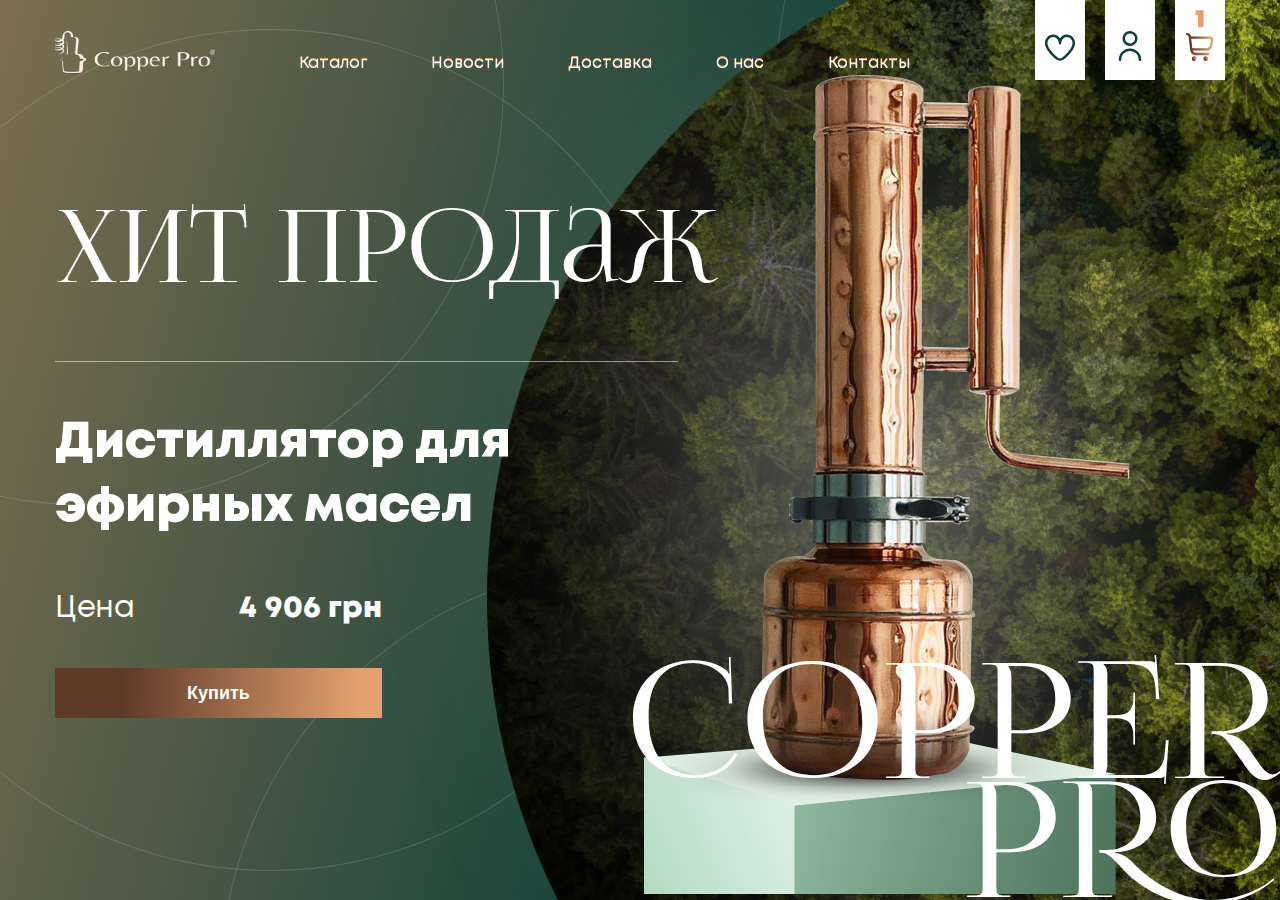
==== index.html @ ac37f63f "fix" ====
<!DOCTYPE html>
<html lang="en">

<head>
  <meta charset="UTF-8">
  <meta http-equiv="X-UA-Compatible" content="IE=edge">
  <meta name="viewport" content="width=device-width, initial-scale=1.0">
  <title>Document</title>
  <link rel="stylesheet" href="./src/styles/index.css">
</head>

<body>
  <header class="header transparent">
    <div class="container">
      <nav class="navbar">
        <div class="navbar-logo">
          <a href="index.html">
            <img src="/src/images/general/logo.svg" alt="logotype">
          </a>
        </div>
        <ul class="navbar-nav">
          <li class="nav-item"><a href="./src/pages/catalog.html" data-text="Каталог" class="nav-link">Каталог</a></li>
          <li class="nav-item"><a href="#" data-text="Новости" class="nav-link">Новости</a></li>
          <li class="nav-item"><a href="#" data-text="Доставка" class="nav-link">Доставка</a></li>
          <li class="nav-item"><a href="#" data-text="О нас" class="nav-link">О нас</a></li>
          <li class="nav-item"><a href="#" data-text="Контакты" class="nav-link">Контакты</a></li>
        </ul>
        <ul class="navbar-icons">
          <li class="nav-icon"><a href="#"><img src="./src/images/header/heart.svg" alt="heart icon"></a></li>
          <li id="modalBtn" class="nav-icon"><a href="#"><img src="./src/images/header/user.svg" alt="user icon"></a>
          </li>
          <li class="nav-icon">
            <span class="nav-icon__count">1</span>
            <a href="#"><img src="./src/images/header/shopping-cart.svg" alt="shopping cart icon"></a>
          </li>
        </ul>
      </nav>
    </div>
  </header>
  <main>
    <section class="home">
      <div class="ellipses">
        <span></span>
        <span></span>
        <span></span>
        <span></span>
        <span></span>
      </div>
      <div class="home__text">
        COPPER <br> PRO
      </div>
      <div class="container home__container">
        <h2 class="home__desc">Хит продаж</h2>
        <div class="home__line"></div>
        <h1 class="home__title">Дистиллятор для эфирных масел </h1>
        <div class="home__buy">
          <p class="home__price">Цена<span>4 906 грн</span></p>
          <button class="btn-gold btn-large home__btn">Купить</button>
        </div>
        <div class="home__img">
          <img src="./src/images/index/home/home__img.png" alt="copper destilyator">
        </div>
      </div>
    </section>
  </main>


  <!-- registration -->
  <div id="modal-registration" class="modal">
    <div class="modal-content">
      <div class="modal-header">
        <img class="logo" src="./src/images/modal/logo.png" alt="logo">
        <button type="button" class="btn modal-close-btn">&times;</button>
      </div>
      <div class="modal-body">
<<<<<<< Updated upstream
        <div class="loggin">
          <a href="index.html" class="backToMain">Назад на главную</a>
=======
        <a href="index.html" class="main-btn">Назад на главную</a>
        <div class="modal-form">
>>>>>>> Stashed changes
          <div>
            <h2 class="modal-body-title">Регистрация</h2>
            <input type="text" class="loggin__input" placeholder="E-mail"> <br>
            <input type="text" class="loggin__input2" placeholder="Пароль"> <br>
            <input type="text" class="loggin__input3" placeholder="Повторите пароль">
            <button class="loggin__button btn-gold btn-large">Регистрация</button>
            <div class="question">
              <p class="text">Есть аккаунт ?</p>
              <button id="modal-goToLoginBtn" class="text1">Войти</button>
            </div>
          </div>
        </div>
      </div>
      <div class="modal-footer">
        <img class="logo" src="./src/images/modal/logo.png" alt="logo">
        <p>© 2021 “Copper Pro” <br>
          Все права защищенны</p>
      </div>
    </div>
  </div>

  <!-- login  -->
  <div id="modal-login" class="modal">
    <div class="modal-content">
      <div class="modal-header">
        <img class="modal-header-logo" src="./src/images/modal/logo.png" alt="logo">
        <button type="button" class="btn modal-header-close-btn">&times;</button>
      </div>
      <div class="modal-body">
        <div class="loggin">
          <a href="index.html" class="backToMain">Назад на главную</a>
          <div>
            <h2 class="modal-body-title">Авторизация</h2>
            <input type="text" class="loggin__input" placeholder="E-mail"> <br>
            <input type="text" class="loggin__input2" placeholder="Пароль"> <br>
            <p class="loggin__forget">Забыли пароль ?</p>
            <button class="loggin__button btn-gold btn-large">Войти</button>
            <div class="question">
              <p class="text">Нету аккаунта ?</p>
              <button id="modal-goToRegistrationBtn" class="text1">Регистрация</button>
            </div>
          </div>
        </div>
      </div>
      <div class="modal-footer">
        <img class="logo" src="./src/images/modal/logo.png" alt="logo">
        <p>© 2021 “Copper Pro” <br>
          Все права защищенны</p>
      </div>
    </div>
  </div>

  <!-- thanks -->
  <div id="modal-thanks" class="modal">
    <div class="modal-content">
      <div class="modal-header">
        <img class="logo" src="./src/images/modal/logo.png" alt="logo">
        <button type="button" class="btn modal-close-btn">&times;</button>
      </div>
      <div class="modal-body">
        <div>
          <img class="modal-body__img1" src="./src/images/modal/somovar.png" alt="samovar">
          <img class="modal-body__img2" src="./src/images/modal/tick.png" alt="tick">
        </div>
        <h3>Спасибо за заказ</h3>
        <p class="text">Мы свяжемся с вами <br> в ближайшее время</p>
        <button class="modal-body__button"> Главная</button>
      </div>
      <div class="modal-footer">
        <img class="logo" src="./src/images/modal/logo.png" alt="logo">
        <p>© 2021 “Copper Pro” <br>
          Все права защищенны</p>
      </div>
    </div>
  </div>
  <script src="./src/js/app.js"></script>
</body>

</html>
---- src/styles/index.css ----
@import url(../fonts/Mont/stylesheet.css);
@import url(../fonts/lighthaus/style.css);
@import url(../libs/slick/slick.css);
@import url(../libs/slick/slick-theme.css);
.container {
  position: relative;
  z-index: 1;
  max-width: 1200px;
  width: 100%;
  margin: 0 auto;
  padding: 0 15px;
  display: -webkit-box;
  display: -ms-flexbox;
  display: flex;
  -webkit-box-orient: vertical;
  -webkit-box-direction: normal;
      -ms-flex-direction: column;
          flex-direction: column;
}

@media (min-width: 1400px) {
  .container {
    max-width: 1400px;
  }
}

.ellipses {
  position: absolute;
  height: 100%;
  width: 100vw;
}

.ellipses span {
  position: absolute;
  width: calc(50% + 200px);
  padding-bottom: calc(50% + 200px);
  border-radius: 50%;
  border: 1px solid rgba(255, 255, 255, 0.15);
}

.ellipses span:nth-child(1) {
  top: 50%;
  left: 0;
  -webkit-transform: translate(-150px, -50%);
          transform: translate(-150px, -50%);
}

.ellipses span:nth-child(2) {
  top: 50%;
  right: 0;
  -webkit-transform: translate(150px, -50%);
          transform: translate(150px, -50%);
}

.ellipses span:nth-child(3) {
  top: 0;
  left: 0;
  -webkit-transform: translate(-40%, -40%);
          transform: translate(-40%, -40%);
}

.ellipses span:nth-child(4) {
  top: 0;
  right: 0;
  -webkit-transform: translate(40%, -40%);
          transform: translate(40%, -40%);
}

.ellipses span:nth-child(5) {
  bottom: 0;
  left: 50%;
  -webkit-transform: translate(-50%, 60%);
          transform: translate(-50%, 60%);
}

.btn-gold {
  background: linear-gradient(92.18deg, #5E3928 20.13%, #E4A16F 92.93%);
  color: #fff;
  border: none;
}

.btn-large {
  max-width: 327px;
  width: 100%;
  height: 50px;
}

*,
::before,
::after {
  -webkit-box-sizing: border-box;
          box-sizing: border-box;
}

body {
  color: #031412;
  font-family: 'Mont', sans-serif;
  margin: 0;
}

h1,
h2,
h3,
h4,
h5,
h6 {
  font-weight: 600;
  margin: 0;
}

p {
  margin: 0;
}

ul {
  padding: 0;
  margin: 0;
}

li {
  list-style: none;
}

a {
  text-decoration: none;
  color: inherit;
}

button {
  border: 1px solid transparent;
  outline: none;
  -webkit-user-select: none;
     -moz-user-select: none;
      -ms-user-select: none;
          user-select: none;
  cursor: pointer;
  display: inline-block;
  font-weight: 800;
  font-size: 18px;
  background-color: transparent;
}

.container {
  position: relative;
  z-index: 1;
  max-width: 1200px;
  width: 100%;
  margin: 0 auto;
  padding: 0 15px;
  display: -webkit-box;
  display: -ms-flexbox;
  display: flex;
  -webkit-box-orient: vertical;
  -webkit-box-direction: normal;
      -ms-flex-direction: column;
          flex-direction: column;
}

@media (min-width: 1400px) {
  .container {
    max-width: 1400px;
  }
}

.ellipses {
  position: absolute;
  height: 100%;
  width: 100vw;
}

.ellipses span {
  position: absolute;
  width: calc(50% + 200px);
  padding-bottom: calc(50% + 200px);
  border-radius: 50%;
  border: 1px solid rgba(255, 255, 255, 0.15);
}

.ellipses span:nth-child(1) {
  top: 50%;
  left: 0;
  -webkit-transform: translate(-150px, -50%);
          transform: translate(-150px, -50%);
}

.ellipses span:nth-child(2) {
  top: 50%;
  right: 0;
  -webkit-transform: translate(150px, -50%);
          transform: translate(150px, -50%);
}

.ellipses span:nth-child(3) {
  top: 0;
  left: 0;
  -webkit-transform: translate(-40%, -40%);
          transform: translate(-40%, -40%);
}

.ellipses span:nth-child(4) {
  top: 0;
  right: 0;
  -webkit-transform: translate(40%, -40%);
          transform: translate(40%, -40%);
}

.ellipses span:nth-child(5) {
  bottom: 0;
  left: 50%;
  -webkit-transform: translate(-50%, 60%);
          transform: translate(-50%, 60%);
}

.btn-gold {
  background: linear-gradient(92.18deg, #5E3928 20.13%, #E4A16F 92.93%);
  color: #fff;
  border: none;
}

.btn-large {
  max-width: 327px;
  width: 100%;
  height: 50px;
}

.header {
  background: linear-gradient(285.45deg, #0B3F37 38.27%, #CB8D62 141.81%);
  color: #fff;
  width: 100%;
  position: fixed;
  top: 0;
  left: 0;
  z-index: 10;
}

.header.transparent {
  background: none;
}

.header .navbar {
  display: -webkit-box;
  display: -ms-flexbox;
  display: flex;
  -webkit-box-align: end;
      -ms-flex-align: end;
          align-items: flex-end;
  padding-bottom: 53px;
  -webkit-column-gap: 77px;
          column-gap: 77px;
}

.header .navbar-logo {
  max-width: 160px;
  width: 100%;
}

.header .navbar-logo img {
  width: 100%;
}

.header .navbar-nav {
  display: -webkit-box;
  display: -ms-flexbox;
  display: flex;
  -webkit-box-align: center;
      -ms-flex-align: center;
          align-items: center;
  -webkit-column-gap: 50px;
          column-gap: 50px;
  -webkit-box-flex: 1;
      -ms-flex: 1;
          flex: 1;
}

.header .navbar-nav .nav-item {
  display: -webkit-box;
  display: -ms-flexbox;
  display: flex;
  -webkit-box-align: center;
      -ms-flex-align: center;
          align-items: center;
  -webkit-box-pack: center;
      -ms-flex-pack: center;
          justify-content: center;
}

.header .navbar-nav .nav-link {
  position: relative;
  font-size: 16px;
  padding: 7px;
  -webkit-background-clip: text;
  color: #E4A16F;
  font-weight: 400;
}

.header .navbar-nav .nav-link:hover::before {
  background: linear-gradient(92.09deg, #5E3928 -79.4%, #E4A16F 84.12%);
  -webkit-background-clip: text;
  -webkit-text-fill-color: transparent;
  font-weight: 600;
}

.header .navbar-nav .nav-link:hover::after {
  content: '';
  position: absolute;
  bottom: 3px;
  left: 0;
  width: 100%;
  height: 1px;
  background: linear-gradient(92.09deg, #5E3928 -79.4%, #E4A16F 84.12%);
}

.header .navbar-nav .nav-link::before {
  content: attr(data-text);
  position: absolute;
  top: 50%;
  left: 50%;
  -webkit-transform: translate(-50%, -50%);
          transform: translate(-50%, -50%);
  width: 100%;
  height: 100%;
  padding: 7px;
  background: #fff;
  -webkit-background-clip: text;
  -webkit-text-fill-color: transparent;
  font-weight: 400;
}

.header .navbar-icons {
  display: -webkit-box;
  display: -ms-flexbox;
  display: flex;
  -webkit-column-gap: 20px;
          column-gap: 20px;
  color: #031412;
}

.header .navbar-icons .nav-icon {
  width: 50px;
  height: 80px;
  padding: 13px;
  display: -webkit-box;
  display: -ms-flexbox;
  display: flex;
  -webkit-box-orient: vertical;
  -webkit-box-direction: normal;
      -ms-flex-direction: column;
          flex-direction: column;
  -webkit-box-align: center;
      -ms-flex-align: center;
          align-items: center;
  -webkit-box-pack: end;
      -ms-flex-pack: end;
          justify-content: flex-end;
  background-color: #fff;
}

.header .navbar-icons .nav-icon__count {
  color: #E4A16F;
  font-weight: 900;
  font-size: 25px;
  line-height: 1;
}

.home {
  position: relative;
  min-height: 100vh;
  height: 100%;
  display: -webkit-box;
  display: -ms-flexbox;
  display: flex;
  background: linear-gradient(285.45deg, #0B3F37 38.27%, #CB8D62 141.81%);
  color: #fff;
  overflow: hidden;
}

.home::before {
  content: '';
  position: absolute;
  width: 100%;
  height: 100%;
  background: url(../images/index/home/green.png) center right no-repeat;
  background-size: auto 100%;
  z-index: 1;
}

.home__container {
  -webkit-box-pack: center;
      -ms-flex-pack: center;
          justify-content: center;
  -webkit-box-align: start;
      -ms-flex-align: start;
          align-items: flex-start;
  row-gap: 50px;
}

.home__desc {
  font-family: 'Lighthaus', serif;
  font-weight: 400;
  font-size: 100px;
}

.home__line {
  max-width: 623px;
  width: 100%;
  height: 1px;
  background: -webkit-gradient(linear, left top, left bottom, from(#fff), to(#ffffff00));
  background: linear-gradient(#fff, #ffffff00);
}

.home__title {
  font-weight: 800;
  font-size: 50px;
  max-width: 533px;
}

.home__buy {
  max-width: 327px;
  width: 100%;
  display: -webkit-box;
  display: -ms-flexbox;
  display: flex;
  -webkit-box-orient: vertical;
  -webkit-box-direction: normal;
      -ms-flex-direction: column;
          flex-direction: column;
  row-gap: 40px;
}

.home__price {
  font-size: 30px;
  display: -webkit-box;
  display: -ms-flexbox;
  display: flex;
  -webkit-box-pack: justify;
      -ms-flex-pack: justify;
          justify-content: space-between;
}

.home__price span {
  font-weight: 800;
}

.home__img {
  position: absolute;
  bottom: 0;
  left: 50%;
  max-width: 600px;
}

.home__img img {
  width: 100%;
}

.home__img::before {
  content: '';
  position: absolute;
  top: 0;
  left: 0;
  width: 100%;
  height: 100%;
  background: radial-gradient(46.46% 46.46% at 50% 50%, #C4C4C4 0%, rgba(196, 196, 196, 0) 100%);
  -webkit-filter: blur(150px);
          filter: blur(150px);
  border-radius: 50%;
  z-index: -1;
}

.home__text {
  position: absolute;
  right: 0;
  bottom: 0;
  z-index: 2;
  font-family: "Lighthaus";
  font-size: 160px;
  line-height: 74.9%;
  text-align: right;
}

.modal {
  position: fixed;
  left: 0;
  top: 0;
  height: 100vh;
  width: 100vw;
  z-index: 11;
  background-color: rgba(0, 0, 0, 0.5);
  display: none;
  -webkit-box-pack: center;
      -ms-flex-pack: center;
          justify-content: center;
  -webkit-box-align: center;
      -ms-flex-align: center;
          align-items: center;
}

.modal.active {
  display: -webkit-box;
  display: -ms-flexbox;
  display: flex;
}

.modal-content {
  display: -webkit-box;
  display: -ms-flexbox;
  display: flex;
  -webkit-box-orient: vertical;
  -webkit-box-direction: normal;
      -ms-flex-direction: column;
          flex-direction: column;
  -webkit-box-pack: justify;
      -ms-flex-pack: justify;
          justify-content: space-between;
  position: relative;
  background: rgba(255, 255, 255, 0.95);
  width: 100vw;
  height: 100vh;
  -webkit-animation-name: modalopen;
          animation-name: modalopen;
  -webkit-animation-duration: 1s;
          animation-duration: 1s;
}

.modal-header {
  position: relative;
  background: linear-gradient(285.45deg, #0B3F37 38.27%, #CB8D62 141.81%);
  text-align: center;
  padding: 20px;
}

.modal-header-close-btn {
  color: #fff;
  font-size: 30px;
  position: absolute;
  top: 50%;
  right: 20px;
  -webkit-transform: translateY(-50%);
          transform: translateY(-50%);
}

.modal-header-close-btn:hover, .modal-header-close-btn:focus {
  text-decoration: none;
  cursor: pointer;
}

.modal-header-logo {
  width: 100px;
  margin: 5px 0 5px 0;
}

.modal-body {
  padding: 10px 10px;
  text-align: center;
}

.modal-body__img1 {
  width: 150px;
  padding-top: 35px;
  margin-left: 80px;
}

.modal-body__img2 {
  position: absolute;
  width: 150px;
  left: 485px;
  top: 110px;
}

.modal-body-title {
  font-family: Lighthaus;
  font-weight: normal;
  font-size: 28px;
  color: #031412;
  margin: 15px 0 15px 0;
  padding: 0;
}

.modal-body p {
  font-size: 18px;
  color: #031412;
  margin: 0;
  padding: 20px 0 20px 0;
}

.modal-body__button {
  background: linear-gradient(92.18deg, #5E3928 20.13%, #E4A16F 92.93%);
  width: 300px;
  height: 40px;
  padding: 0 2em;
  color: #fff;
  margin-bottom: 60px;
}

.modal-body__button:hover {
  background: #333;
}

.modal-body .loggin {
  display: -webkit-box;
  display: -ms-flexbox;
  display: flex;
  -webkit-box-pack: center;
      -ms-flex-pack: center;
          justify-content: center;
  -webkit-box-align: center;
      -ms-flex-align: center;
          align-items: center;
  padding: 0;
  margin: 0;
}

.modal-body .loggin .backToMain {
  position: absolute;
  width: 300px;
  left: 100px;
  top: 140px;
  background: #FFFFFF;
  border: 1px solid #A1A1A1;
  font-weight: 600;
  font-size: 16px;
  color: #A1A1A1;
  padding: 15px 0 15px 0;
}

.modal-body .loggin div {
  width: 350px;
  background: #fff;
}

.modal-body .loggin h3 {
  font-family: Lighthaus;
  font-size: 42px;
  text-align: center;
  color: #031412;
  margin: 15px 0 15px 0;
}

.modal-body .loggin__input {
  max-width: 300px;
  width: 100%;
  margin-bottom: 20px;
  min-height: 50px;
  font-size: 16px;
  padding: 0 0 0 10px;
  color: #A1A1A1;
  border: 1px solid #A1A1A1;
}

.modal-body .loggin__input::-webkit-input-placeholder {
  color: #78808F;
}

.modal-body .loggin__input:-ms-input-placeholder {
  color: #78808F;
}

.modal-body .loggin__input::-ms-input-placeholder {
  color: #78808F;
}

.modal-body .loggin__input::placeholder {
  color: #78808F;
}

.modal-body .loggin__input2 {
  max-width: 300px;
  width: 100%;
  min-height: 50px;
  font-size: 16px;
  padding: 0 0 0 10px;
  color: #A1A1A1;
  border: 1px solid #A1A1A1;
}

.modal-body .loggin__input2::-webkit-input-placeholder {
  color: #78808F;
}

.modal-body .loggin__input2:-ms-input-placeholder {
  color: #78808F;
}

.modal-body .loggin__input2::-ms-input-placeholder {
  color: #78808F;
}

.modal-body .loggin__input2::placeholder {
  color: #78808F;
}

.modal-body .loggin__input3 {
  max-width: 300px;
  width: 100%;
  margin: 20px 0 20px 0;
  min-height: 50px;
  font-size: 16px;
  padding: 0 0 0 10px;
  color: #A1A1A1;
  border: 1px solid #A1A1A1;
}

.modal-body .loggin__input3::-webkit-input-placeholder {
  color: #78808F;
}

.modal-body .loggin__input3:-ms-input-placeholder {
  color: #78808F;
}

.modal-body .loggin__input3::-ms-input-placeholder {
  color: #78808F;
}

.modal-body .loggin__input3::placeholder {
  color: #78808F;
}

.modal-body .loggin__forget {
  font-size: 18px;
  text-align: center;
  -webkit-text-decoration-line: underline;
          text-decoration-line: underline;
  background: linear-gradient(92.18deg, #5E3928 20.13%, #E4A16F 92.93%);
  -webkit-background-clip: text;
  -webkit-text-fill-color: transparent;
}

.modal-body .loggin__button {
  background: linear-gradient(92.18deg, #5E3928 20.13%, #E4A16F 92.93%);
  max-width: 300px;
  width: 100%;
  color: #fff;
  padding: 10px 0 10px 0;
  font-size: 16px;
  border: 0;
}

.modal-body .loggin__button:hover {
  background: #333;
}

.modal-body .loggin .question {
  display: -webkit-box;
  display: -ms-flexbox;
  display: flex;
  -ms-flex-pack: distribute;
      justify-content: space-around;
  -webkit-box-align: center;
      -ms-flex-align: center;
          align-items: center;
  width: 350px;
  padding: 0;
  margin: 20px 0 0 0px;
  background: linear-gradient(285.45deg, #0B3F37 38.27%, #CB8D62 141.81%);
}

.modal-body .loggin .question .text {
  font-size: 16px;
  color: #FFFFFF;
}

.modal-body .loggin .question .text1 {
  font-size: 16px;
  color: #FFFFFF;
}

.modal-footer {
  background: linear-gradient(285.45deg, #0B3F37 38.27%, #CB8D62 141.81%);
  padding: 20px;
  text-align: center;
}

.modal-footer .logo {
  width: 100px;
  margin: 10px 0 5px 0;
}

.modal-footer p {
  margin-bottom: 10px;
  font-size: 12px;
  text-align: center;
  color: #ADADAD;
}

@-webkit-keyframes modalopen {
  from {
    opacity: 0;
  }
  to {
    opacity: 1;
  }
}

@keyframes modalopen {
  from {
    opacity: 0;
  }
  to {
    opacity: 1;
  }
}

@media (max-width: 1200px) {
  .container {
    max-width: 996px;
  }
  .modal-body .loggin .backToMain {
    left: 4%;
    border: none;
  }
}

@media (max-width: 375px) {
  .container {
    display: none;
  }
  .modal-body {
    padding: 0 15px;
  }
  .modal-body .loggin div {
    width: 290px;
  }
  .modal-body .loggin .backToMain {
    left: 4%;
    width: 290px;
    border: none;
    top: 110px;
  }
  .modal-body .loggin__input {
    width: 250px;
    margin: 30px 0 20px 0;
  }
  .modal-body .loggin__input2 {
    width: 250px;
    margin-bottom: 20px;
  }
  .modal-body .loggin__input3 {
    width: 250px;
    margin-bottom: 20px;
  }
  .modal-body .loggin .question {
    width: 290px;
  }
  .modal-body-title {
    margin: 30px 0 0 0;
  }
  .modal-body .loggin__button {
    max-width: 250px;
    padding: 0 0 10px 0;
  }
}

.cardochki {
  width: 100%;
  height: 100%;
  padding: 30px;
  padding-top: 165px;
}

.cardochki__breadcrumps {
  font-size: 18px;
  position: relative;
  margin-bottom: 27px;
}

.cardochki__breadcrumps span {
  font-weight: 600;
}

.cardochki .row {
  display: -webkit-box;
  display: -ms-flexbox;
  display: flex;
  gap: 30px;
}

.cardochki .col-6 {
  width: calc(50% - 15px);
}

.cardochki__carousel {
  width: 50%;
}

.cardochki__carousel img {
  width: 100%;
}

.cardochki-feature {
  position: relative;
  padding: 20px;
}

.cardochki-feature__row {
  display: -webkit-box;
  display: -ms-flexbox;
  display: flex;
}

.cardochki-feature__carousel {
  width: 50%;
}

.cardochki-feature__carousel img {
  width: 100%;
}

.cardochki-feature__title {
  font-family: "Lighthaus";
  font-weight: 400;
  font-size: 40px;
}

.cardochki-feature__inventory {
  position: relative;
  margin-top: 20px;
  display: -webkit-box;
  display: -ms-flexbox;
  display: flex;
  -webkit-column-gap: 200px;
          column-gap: 200px;
  margin-bottom: 60px;
}

.cardochki-feature__inventory:nth-child(1) {
  font-weight: 800;
  color: #4B7159;
}

.cardochki-feature__inventory:nth-child(2) {
  color: #031412;
  position: relative;
}

.cardochki-feature__inventory:nth-child(2) span {
  color: black;
  font-weight: 600;
}

.cardochki-feature__divide-line {
  width: 100%;
  height: 1px;
  background-color: #E6E8E7;
  margin: 37px 0;
}

.cardochki-feature__description h2 {
  font-weight: 800;
  font-size: 16px;
  text-transform: uppercase;
  margin-bottom: 15px;
}

.cardochki-feature__price {
  display: -webkit-box;
  display: -ms-flexbox;
  display: flex;
  -webkit-box-pack: justify;
      -ms-flex-pack: justify;
          justify-content: space-between;
  -webkit-box-align: center;
      -ms-flex-align: center;
          align-items: center;
  margin-bottom: 32px;
}

.cardochki-feature__price .cost {
  font-weight: 600;
  font-size: 33px;
}

.cardochki-feature__price-price {
  display: -webkit-box;
  display: -ms-flexbox;
  display: flex;
  -webkit-box-align: center;
      -ms-flex-align: center;
          align-items: center;
  -webkit-column-gap: 32px;
          column-gap: 32px;
}

.cardochki-feature__price-price .new-price {
  font-size: 45px;
  color: #9B0000;
}

.cardochki-feature__price-price .old-price {
  position: relative;
  color: #031412;
  opacity: 0.3;
}

.cardochki-feature__price-price .old-price::before {
  content: '';
  position: absolute;
  top: 10px;
  left: -12px;
  width: 90px;
  height: 1px;
  background: gray;
  -webkit-transform: rotate(20deg);
          transform: rotate(20deg);
}

.cardochki-feature__buy-btn {
  width: 100%;
  display: -webkit-box;
  display: -ms-flexbox;
  display: flex;
  -webkit-box-pack: end;
      -ms-flex-pack: end;
          justify-content: flex-end;
  margin-bottom: 20px;
}

.cardochki-feature__share {
  display: -webkit-box;
  display: -ms-flexbox;
  display: flex;
  -webkit-column-gap: 52px;
          column-gap: 52px;
  -webkit-box-align: center;
      -ms-flex-align: center;
          align-items: center;
}

.cardochki-feature__share p {
  font-weight: 800;
  text-transform: uppercase;
}

.cardochki-feature__icons {
  display: -webkit-box;
  display: -ms-flexbox;
  display: flex;
  -webkit-column-gap: 20px;
          column-gap: 20px;
}

.container {
  position: relative;
  z-index: 1;
  max-width: 1200px;
  width: 100%;
  margin: 0 auto;
  padding: 0 15px;
  display: -webkit-box;
  display: -ms-flexbox;
  display: flex;
  -webkit-box-orient: vertical;
  -webkit-box-direction: normal;
      -ms-flex-direction: column;
          flex-direction: column;
}

@media (min-width: 1400px) {
  .container {
    max-width: 1400px;
  }
}

.ellipses {
  position: absolute;
  height: 100%;
  width: 100vw;
}

.ellipses span {
  position: absolute;
  width: calc(50% + 200px);
  padding-bottom: calc(50% + 200px);
  border-radius: 50%;
  border: 1px solid rgba(255, 255, 255, 0.15);
}

.ellipses span:nth-child(1) {
  top: 50%;
  left: 0;
  -webkit-transform: translate(-150px, -50%);
          transform: translate(-150px, -50%);
}

.ellipses span:nth-child(2) {
  top: 50%;
  right: 0;
  -webkit-transform: translate(150px, -50%);
          transform: translate(150px, -50%);
}

.ellipses span:nth-child(3) {
  top: 0;
  left: 0;
  -webkit-transform: translate(-40%, -40%);
          transform: translate(-40%, -40%);
}

.ellipses span:nth-child(4) {
  top: 0;
  right: 0;
  -webkit-transform: translate(40%, -40%);
          transform: translate(40%, -40%);
}

.ellipses span:nth-child(5) {
  bottom: 0;
  left: 50%;
  -webkit-transform: translate(-50%, 60%);
          transform: translate(-50%, 60%);
}

.btn-gold {
  background: linear-gradient(92.18deg, #5E3928 20.13%, #E4A16F 92.93%);
  color: #fff;
  border: none;
}

.btn-large {
  max-width: 327px;
  width: 100%;
  height: 50px;
}

.basket {
  padding-top: 165px;
}

.basket__table {
  display: -webkit-box;
  display: -ms-flexbox;
  display: flex;
  -webkit-box-orient: vertical;
  -webkit-box-direction: normal;
      -ms-flex-direction: column;
          flex-direction: column;
  width: 100%;
}

.basket__head {
  display: -webkit-box;
  display: -ms-flexbox;
  display: flex;
}

.basket__head div:nth-child(1) {
  max-width: 533px;
  width: 100%;
}

.basket__head div:nth-child(2) {
  max-width: 190px;
  width: 100%;
}

.basket__item {
  display: -webkit-box;
  display: -ms-flexbox;
  display: flex;
  -webkit-column-gap: 33px;
          column-gap: 33px;
}

.basket__item div:nth-child(1) {
  max-width: 90px;
  width: 100%;
}

.basket__item div:nth-child(2) {
  max-width: 378px;
  width: 100%;
}

.basket__item div:nth-child(3) {
  max-width: 158px;
  width: 100%;
}

.basket__item div:nth-child(4) {
  max-width: 138px;
  width: 100%;
}

.basket__item h3 {
  font-size: 18px;
}

.catalog {
  padding-top: 160px;
}

.catalog__breadcrumps {
  font-size: 18px;
  margin-bottom: 23px;
}

.catalog__title {
  margin-bottom: 31px;
  font-family: "Lighthaus";
  font-weight: normal;
  font-size: 50px;
  line-height: 105.9%;
}

.catalog__tabs {
  display: -webkit-box;
  display: -ms-flexbox;
  display: flex;
  -ms-flex-wrap: wrap;
      flex-wrap: wrap;
  -webkit-box-pack: center;
      -ms-flex-pack: center;
          justify-content: center;
  gap: 30px;
}

.catalog__tab {
  position: relative;
  width: calc(25% - 30px);
  min-height: 147px;
  display: -webkit-box;
  display: -ms-flexbox;
  display: flex;
  -webkit-box-align: end;
      -ms-flex-align: end;
          align-items: flex-end;
  -webkit-box-pack: center;
      -ms-flex-pack: center;
          justify-content: center;
  border-radius: 10px;
  color: white;
  padding-bottom: 10px;
  cursor: pointer;
}

.catalog__tab:nth-child(1) {
  background: url(../images/catalog/image12.png) center/cover no-repeat;
}

.catalog__tab:nth-child(2) {
  background: url(../images/catalog/image9.png) center/cover no-repeat;
}

.catalog__tab:nth-child(3) {
  background: url(../images/catalog/image10.png) center/cover no-repeat;
}

.catalog__tab:nth-child(4) {
  background: url(../images/catalog/image14.png) center/cover no-repeat;
}

.catalog__tab::before {
  content: '';
  position: absolute;
  top: 0;
  left: 0;
  width: 100%;
  height: 100%;
  border-radius: 10px;
  background: -webkit-gradient(linear, left top, left bottom, from(rgba(255, 255, 255, 0)), to(#0000007e));
  background: linear-gradient(180deg, rgba(255, 255, 255, 0), #0000007e);
}

.catalog__tab:hover::before {
  background: -webkit-gradient(linear, left top, left bottom, from(rgba(255, 255, 255, 0)), to(#CB8D62));
  background: linear-gradient(180deg, rgba(255, 255, 255, 0), #CB8D62);
}

.catalog__tab h3 {
  position: relative;
}

.catalog__divide-line {
  width: 100%;
  height: 1px;
  background: #EBEBEB;
  margin: 40px 0;
}

.catalog__filter {
  display: -webkit-box;
  display: -ms-flexbox;
  display: flex;
  -webkit-box-pack: justify;
      -ms-flex-pack: justify;
          justify-content: space-between;
  margin-bottom: 36px;
}

.catalog__search {
  max-width: 210px;
  width: 100%;
}

.catalog__search label {
  position: relative;
  width: 100%;
  height: 30px;
  display: -webkit-box;
  display: -ms-flexbox;
  display: flex;
  -webkit-box-align: center;
      -ms-flex-align: center;
          align-items: center;
  border-bottom: 1px solid #031412;
  padding-bottom: 10px;
}

.catalog__search input {
  width: 100%;
  outline: none;
  border: none;
  font-size: 20px;
  font-weight: 400;
  padding-right: 20px;
}

.catalog__search input::-webkit-input-placeholder {
  color: inherit;
}

.catalog__search input:-ms-input-placeholder {
  color: inherit;
}

.catalog__search input::-ms-input-placeholder {
  color: inherit;
}

.catalog__search input::placeholder {
  color: inherit;
}

.catalog__search button {
  position: absolute;
  right: 0;
  width: 15px;
  height: 15px;
  padding: 0;
  display: -webkit-box;
  display: -ms-flexbox;
  display: flex;
}

.catalog__sort {
  display: -webkit-box;
  display: -ms-flexbox;
  display: flex;
  -webkit-box-align: center;
      -ms-flex-align: center;
          align-items: center;
  -webkit-column-gap: 18px;
          column-gap: 18px;
  font-size: 20px;
  line-height: 1;
}

.catalog__sort select {
  border: none;
  font-size: inherit;
  font-weight: 700;
  line-height: 1;
  width: 100px;
  -moz-appearance: none;
  -webkit-appearance: none;
  appearance: none;
  background: url(../images/catalog/down-chevron.svg) right center/12px 12px no-repeat;
}

.catalog .search__btn {
  height: 40px;
  width: 40px;
  border: none;
  background: none;
  border-bottom: 1px black solid;
}

.catalog-cards {
  display: -webkit-box;
  display: -ms-flexbox;
  display: flex;
  -ms-flex-wrap: wrap;
      flex-wrap: wrap;
  -webkit-column-gap: 15px;
          column-gap: 15px;
  row-gap: 15px;
  -webkit-box-pack: center;
      -ms-flex-pack: center;
          justify-content: center;
}

.catalog-card {
  width: calc(33% - 30px);
  position: relative;
}

.catalog-card.sale {
  position: relative;
}

.catalog-card.sale::before {
  content: 'sale';
  position: absolute;
  left: 0;
  top: 27px;
  z-index: 8;
  font-weight: 900;
  font-size: 20px;
  line-height: 96.4%;
  text-transform: uppercase;
  color: #FFFFFF;
  background-color: #9B0000;
  padding: 9px 18px;
}

.catalog-card img {
  width: 100%;
}

.catalog-card .heart {
  position: absolute;
  top: 0;
  right: 0;
  width: 50px;
  height: 63px;
  background: url(../images/catalog/no-backg.png) center/cover no-repeat;
}

.catalog-card .heart:hover {
  background: url(../images/catalog/backg.png) center/cover no-repeat;
}

.catalog-card__text {
  display: -webkit-box;
  display: -ms-flexbox;
  display: flex;
  -webkit-box-pack: justify;
      -ms-flex-pack: justify;
          justify-content: space-between;
  -webkit-box-align: end;
      -ms-flex-align: end;
          align-items: flex-end;
  margin: 36px 0;
}

.catalog .description {
  font-family: Mont;
  font-style: normal;
  font-weight: 600;
  font-size: 20px;
  line-height: 96.4%;
  max-width: 257px;
  color: #031412;
}

.catalog .price {
  font-family: "Mont";
  font-style: normal;
  font-weight: 800;
  font-size: 30px;
  line-height: 96.4%;
  /* identical to box height, or 29px */
  color: #031412;
}

@media (max-width: 760px) {
  .catalog {
    margin-top: 90px;
  }
  .catalog__title {
    margin-top: 16px;
    margin-bottom: 23px;
    font-size: 45px;
  }
  .catalog__tab {
    width: calc(50% - 30px);
  }
  .catalog__search {
    display: -webkit-box;
    display: -ms-flexbox;
    display: flex;
    -webkit-box-pack: justify;
    -ms-flex-pack: justify;
    justify-content: space-between;
    margin: 47px 0 32px;
  }
  .catalog-card {
    width: calc(50% - 30px);
  }
  .catalog .price {
    font-size: 22px;
  }
  .catalog .mesto {
    font-size: 18px;
  }
}

@media (max-width: 480px) {
  .catalog .search__input {
    height: 40px;
    width: 100%;
    border: none;
    border-bottom: 1px black solid;
    padding: 0;
    font-size: 20px;
    color: #031412;
  }
  .catalog-card {
    width: calc(100% - 30px);
  }
  .catalog .description {
    font-size: 15px;
  }
  .catalog .price {
    font-size: 24px;
  }
}
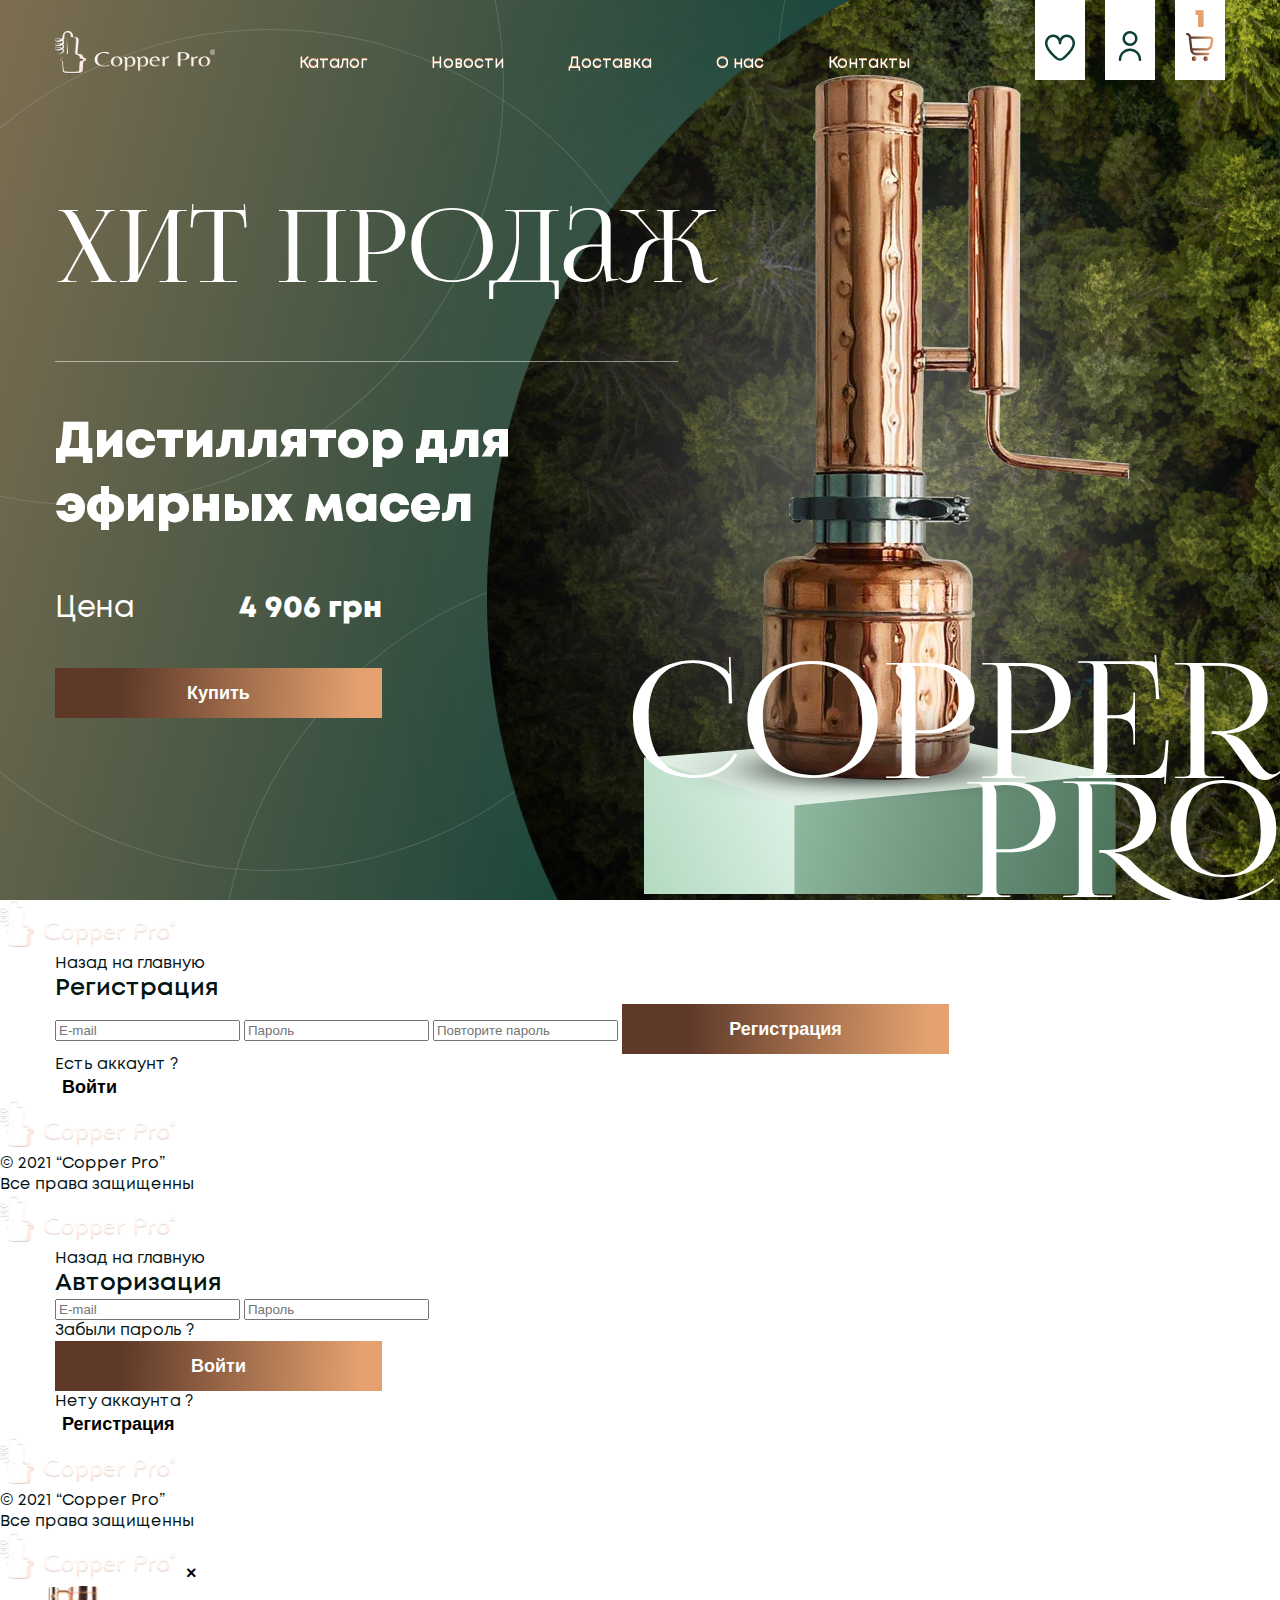
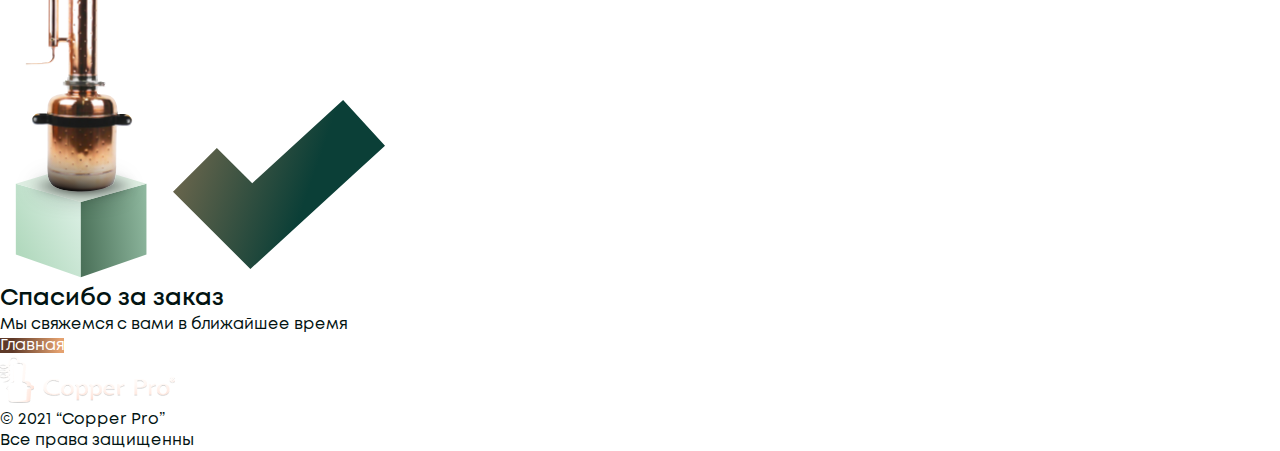
==== commit 3ea8fcc1: "merge" ====
--- a/index.html
+++ b/index.html
@@ -5,7 +5,7 @@
   <meta charset="UTF-8">
   <meta http-equiv="X-UA-Compatible" content="IE=edge">
   <meta name="viewport" content="width=device-width, initial-scale=1.0">
-  <title>Document</title>
+  <title>Copper-Pro</title>
   <link rel="stylesheet" href="./src/styles/index.css">
 </head>
 
@@ -19,7 +19,7 @@
           </a>
         </div>
         <ul class="navbar-nav">
-          <li class="nav-item"><a href="./src/pages/catalog.html" data-text="Каталог" class="nav-link">Каталог</a></li>
+          <li class="nav-item"><a href="./catalog.html" data-text="Каталог" class="nav-link">Каталог</a></li>
           <li class="nav-item"><a href="#" data-text="Новости" class="nav-link">Новости</a></li>
           <li class="nav-item"><a href="#" data-text="Доставка" class="nav-link">Доставка</a></li>
           <li class="nav-item"><a href="#" data-text="О нас" class="nav-link">О нас</a></li>
@@ -31,7 +31,7 @@
           </li>
           <li class="nav-icon">
             <span class="nav-icon__count">1</span>
-            <a href="#"><img src="./src/images/header/shopping-cart.svg" alt="shopping cart icon"></a>
+            <a href="/cart.html"><img src="./src/images/header/shopping-cart.svg" alt="shopping cart icon"></a>
           </li>
         </ul>
       </nav>
@@ -65,31 +65,26 @@
   </main>
 
 
-  <!-- registration -->
+  <!-- registration  -->
   <div id="modal-registration" class="modal">
     <div class="modal-content">
       <div class="modal-header">
         <img class="logo" src="./src/images/modal/logo.png" alt="logo">
-        <button type="button" class="btn modal-close-btn">&times;</button>
       </div>
-      <div class="modal-body">
-<<<<<<< Updated upstream
-        <div class="loggin">
-          <a href="index.html" class="backToMain">Назад на главную</a>
-=======
-        <a href="index.html" class="main-btn">Назад на главную</a>
-        <div class="modal-form">
->>>>>>> Stashed changes
-          <div>
-            <h2 class="modal-body-title">Регистрация</h2>
-            <input type="text" class="loggin__input" placeholder="E-mail"> <br>
-            <input type="text" class="loggin__input2" placeholder="Пароль"> <br>
-            <input type="text" class="loggin__input3" placeholder="Повторите пароль">
-            <button class="loggin__button btn-gold btn-large">Регистрация</button>
-            <div class="question">
-              <p class="text">Есть аккаунт ?</p>
-              <button id="modal-goToLoginBtn" class="text1">Войти</button>
-            </div>
+      <div class="container">
+        <a href="index.html" class="backToMain">Назад на главную</a>
+        <div class="modal-body">
+          <form class="modal-form">
+            <h2 class="modal-form__title">Регистрация</h2>
+            <input type="text" class="modal-form__input" placeholder="E-mail">
+            <input type="text" class="modal-form__input" placeholder="Пароль">
+            <input type="text" class="modal-form__input" placeholder="Повторите пароль">
+            <button class="modal-form__btn btn-gold btn-large">Регистрация</button>
+
+          </form>
+          <div class="modal-auth">
+            <p>Есть аккаунт ?</p>
+            <button id="modal-goToLoginBtn">Войти</button>
           </div>
         </div>
       </div>
@@ -105,22 +100,21 @@
   <div id="modal-login" class="modal">
     <div class="modal-content">
       <div class="modal-header">
-        <img class="modal-header-logo" src="./src/images/modal/logo.png" alt="logo">
-        <button type="button" class="btn modal-header-close-btn">&times;</button>
+        <img class="logo" src="./src/images/modal/logo.png" alt="logo">
       </div>
-      <div class="modal-body">
-        <div class="loggin">
-          <a href="index.html" class="backToMain">Назад на главную</a>
-          <div>
-            <h2 class="modal-body-title">Авторизация</h2>
-            <input type="text" class="loggin__input" placeholder="E-mail"> <br>
-            <input type="text" class="loggin__input2" placeholder="Пароль"> <br>
-            <p class="loggin__forget">Забыли пароль ?</p>
-            <button class="loggin__button btn-gold btn-large">Войти</button>
-            <div class="question">
-              <p class="text">Нету аккаунта ?</p>
-              <button id="modal-goToRegistrationBtn" class="text1">Регистрация</button>
-            </div>
+      <div class="container">
+        <a href="index.html" class="backToMain">Назад на главную</a>
+        <div class=" modal-body">
+          <form class="modal-form">
+            <h2 class="modal-form__title">Авторизация</h2>
+            <input type="text" class="modal-form__input" placeholder="E-mail">
+            <input type="text" class="modal-form__input" placeholder="Пароль">
+            <p class="modal-form__recover-password">Забыли пароль ?</p>
+            <button class="modal-form__btn btn-gold btn-large">Войти</button>
+          </form>
+          <div class="modal-auth">
+            <p>Нету аккаунта ?</p>
+            <button id="modal-goToRegistrationBtn">Регистрация</button>
           </div>
         </div>
       </div>
@@ -133,26 +127,29 @@
   </div>
 
   <!-- thanks -->
-  <div id="modal-thanks" class="modal">
+  <div id="modal-thanks" class="modal modal-thanks">
     <div class="modal-content">
       <div class="modal-header">
         <img class="logo" src="./src/images/modal/logo.png" alt="logo">
         <button type="button" class="btn modal-close-btn">&times;</button>
       </div>
-      <div class="modal-body">
-        <div>
-          <img class="modal-body__img1" src="./src/images/modal/somovar.png" alt="samovar">
-          <img class="modal-body__img2" src="./src/images/modal/tick.png" alt="tick">
+
+      <div class="modal-thanks-body">
+        <div class="modal-thanks__img-group">
+          <img class="modal-thanks__img1" src="./src/images/modal/somovar.svg" alt="somovar">
+          <img class="modal-thanks__img2" src="./src/images/modal/tick.svg" alt="tick  ">
         </div>
-        <h3>Спасибо за заказ</h3>
-        <p class="text">Мы свяжемся с вами <br> в ближайшее время</p>
-        <button class="modal-body__button"> Главная</button>
+        <h2 class="modal-thanks__title">Спасибо за заказ</h2>
+        <p class="modal-thanks__desc">Мы свяжемся с вами в ближайшее время</p>
+        <a href="./index.html" class="modal-thanks__btn btn-gold btn-large">Главная</a>
       </div>
+
       <div class="modal-footer">
         <img class="logo" src="./src/images/modal/logo.png" alt="logo">
         <p>© 2021 “Copper Pro” <br>
           Все права защищенны</p>
       </div>
+
     </div>
   </div>
   <script src="./src/js/app.js"></script>
--- a/src/styles/index.css
+++ b/src/styles/index.css
@@ -1,3 +1,4 @@
+@charset "UTF-8";
 @import url(../fonts/Mont/stylesheet.css);
 @import url(../fonts/lighthaus/style.css);
 @import url(../libs/slick/slick.css);
@@ -227,14 +228,21 @@
   background: linear-gradient(285.45deg, #0B3F37 38.27%, #CB8D62 141.81%);
   color: #fff;
   width: 100%;
+<<<<<<< HEAD
+=======
   position: fixed;
   top: 0;
   left: 0;
   z-index: 10;
+>>>>>>> origin/master
 }
 
 .header.transparent {
   background: none;
+  position: fixed;
+  top: 0;
+  left: 0;
+  z-index: 10;
 }
 
 .header .navbar {
@@ -477,6 +485,37 @@
   text-align: right;
 }
 
+<<<<<<< HEAD
+.aboutHome {
+  padding-top: 40px;
+}
+
+.aboutHome__nav {
+  margin-bottom: 5px;
+  display: -webkit-box;
+  display: -ms-flexbox;
+  display: flex;
+  -webkit-column-gap: 5px;
+          column-gap: 5px;
+  font-family: "Mont", sans-serif;
+  font-weight: 600;
+  font-size: 18px;
+  line-height: 96.4%;
+  color: #031412;
+}
+
+.aboutHome__nav p {
+  font-weight: bold;
+}
+
+.aboutHome__row {
+  display: -webkit-box;
+  display: -ms-flexbox;
+  display: flex;
+  -webkit-box-pack: justify;
+      -ms-flex-pack: justify;
+          justify-content: space-between;
+=======
 .modal {
   position: fixed;
   left: 0;
@@ -489,11 +528,53 @@
   -webkit-box-pack: center;
       -ms-flex-pack: center;
           justify-content: center;
+>>>>>>> origin/master
   -webkit-box-align: center;
       -ms-flex-align: center;
           align-items: center;
 }
 
+<<<<<<< HEAD
+.aboutHome__title {
+  font-family: 'Lighthaus', sans-serif;
+  font-size: 100px;
+  font-weight: normal;
+  line-height: 74.9%;
+  color: #031412;
+  margin-bottom: 100px;
+  position: relative;
+}
+
+.aboutHome__title::before {
+  content: '';
+  position: absolute;
+  bottom: -50px;
+  left: 0;
+  width: 623px;
+  height: 1px;
+  background-color: #031412;
+}
+
+.aboutHome__subtitle {
+  padding-left: 75px;
+  width: 100%;
+  font-family: 'Mont', sans-serif;
+  font-style: italic;
+  font-weight: 600;
+  font-size: 50px;
+  line-height: 96.4%;
+  position: relative;
+  background: linear-gradient(92.18deg, #5E3928 20.13%, #E4A16F 92.93%);
+  -webkit-background-clip: text;
+  -webkit-text-fill-color: transparent;
+}
+
+.aboutHome__subtitle::before {
+  content: url(../images/about-us/union.svg);
+  position: absolute;
+  left: 0;
+  top: 0;
+=======
 .modal.active {
   display: -webkit-box;
   display: -ms-flexbox;
@@ -521,9 +602,22 @@
           animation-duration: 1s;
 }
 
+.modal .backToMain {
+  max-width: 300px;
+  width: 100%;
+  background: #ffffff;
+  border: 1px solid #a1a1a1;
+  font-weight: 600;
+  font-size: 16px;
+  color: #a1a1a1;
+  padding: 15px 0;
+  text-align: center;
+  margin-bottom: 50px;
+}
+
 .modal-header {
   position: relative;
-  background: linear-gradient(285.45deg, #0B3F37 38.27%, #CB8D62 141.81%);
+  background: linear-gradient(285.45deg, #0b3f37 38.27%, #cb8d62 141.81%);
   text-align: center;
   padding: 20px;
 }
@@ -534,10 +628,37 @@
   position: absolute;
   top: 50%;
   right: 20px;
+>>>>>>> origin/master
   -webkit-transform: translateY(-50%);
           transform: translateY(-50%);
 }
 
+<<<<<<< HEAD
+.aboutHome__subtitle::after {
+  content: url(../images/about-us/union.svg);
+  position: absolute;
+  right: 50px;
+  bottom: -10px;
+}
+
+.aboutHome__name {
+  padding-top: 50px;
+  display: -webkit-box;
+  display: -ms-flexbox;
+  display: flex;
+  -webkit-box-align: center;
+      -ms-flex-align: center;
+          align-items: center;
+  font-family: 'Mont', sans-serif;
+  font-weight: bold;
+  font-size: 40px;
+  line-height: 96.4%;
+}
+
+.aboutHome__name p {
+  width: 170px;
+  background: linear-gradient(92.18deg, #5E3928 20.13%, #E4A16F 92.93%);
+=======
 .modal-header-close-btn:hover, .modal-header-close-btn:focus {
   text-decoration: none;
   cursor: pointer;
@@ -549,223 +670,191 @@
 }
 
 .modal-body {
-  padding: 10px 10px;
-  text-align: center;
-}
-
-.modal-body__img1 {
-  width: 150px;
-  padding-top: 35px;
-  margin-left: 80px;
-}
-
-.modal-body__img2 {
-  position: absolute;
-  width: 150px;
-  left: 485px;
-  top: 110px;
-}
-
-.modal-body-title {
-  font-family: Lighthaus;
-  font-weight: normal;
-  font-size: 28px;
-  color: #031412;
-  margin: 15px 0 15px 0;
-  padding: 0;
-}
-
-.modal-body p {
-  font-size: 18px;
-  color: #031412;
-  margin: 0;
-  padding: 20px 0 20px 0;
-}
-
-.modal-body__button {
-  background: linear-gradient(92.18deg, #5E3928 20.13%, #E4A16F 92.93%);
-  width: 300px;
-  height: 40px;
-  padding: 0 2em;
-  color: #fff;
-  margin-bottom: 60px;
-}
-
-.modal-body__button:hover {
-  background: #333;
-}
-
-.modal-body .loggin {
-  display: -webkit-box;
-  display: -ms-flexbox;
-  display: flex;
+  position: relative;
+  max-width: 446px;
+  width: 100%;
+  display: -webkit-box;
+  display: -ms-flexbox;
+  display: flex;
+  -webkit-box-orient: vertical;
+  -webkit-box-direction: normal;
+      -ms-flex-direction: column;
+          flex-direction: column;
   -webkit-box-pack: center;
       -ms-flex-pack: center;
           justify-content: center;
   -webkit-box-align: center;
       -ms-flex-align: center;
           align-items: center;
-  padding: 0;
-  margin: 0;
-}
-
-.modal-body .loggin .backToMain {
-  position: absolute;
-  width: 300px;
-  left: 100px;
-  top: 140px;
-  background: #FFFFFF;
-  border: 1px solid #A1A1A1;
-  font-weight: 600;
-  font-size: 16px;
-  color: #A1A1A1;
-  padding: 15px 0 15px 0;
-}
-
-.modal-body .loggin div {
-  width: 350px;
-  background: #fff;
-}
-
-.modal-body .loggin h3 {
-  font-family: Lighthaus;
-  font-size: 42px;
+  margin: 0 auto;
   text-align: center;
-  color: #031412;
-  margin: 15px 0 15px 0;
-}
-
-.modal-body .loggin__input {
-  max-width: 300px;
-  width: 100%;
-  margin-bottom: 20px;
-  min-height: 50px;
-  font-size: 16px;
-  padding: 0 0 0 10px;
-  color: #A1A1A1;
-  border: 1px solid #A1A1A1;
-}
-
-.modal-body .loggin__input::-webkit-input-placeholder {
-  color: #78808F;
-}
-
-.modal-body .loggin__input:-ms-input-placeholder {
-  color: #78808F;
-}
-
-.modal-body .loggin__input::-ms-input-placeholder {
-  color: #78808F;
-}
-
-.modal-body .loggin__input::placeholder {
-  color: #78808F;
-}
-
-.modal-body .loggin__input2 {
-  max-width: 300px;
-  width: 100%;
-  min-height: 50px;
-  font-size: 16px;
-  padding: 0 0 0 10px;
-  color: #A1A1A1;
-  border: 1px solid #A1A1A1;
-}
-
-.modal-body .loggin__input2::-webkit-input-placeholder {
-  color: #78808F;
-}
-
-.modal-body .loggin__input2:-ms-input-placeholder {
-  color: #78808F;
-}
-
-.modal-body .loggin__input2::-ms-input-placeholder {
-  color: #78808F;
-}
-
-.modal-body .loggin__input2::placeholder {
-  color: #78808F;
-}
-
-.modal-body .loggin__input3 {
-  max-width: 300px;
-  width: 100%;
-  margin: 20px 0 20px 0;
-  min-height: 50px;
-  font-size: 16px;
-  padding: 0 0 0 10px;
-  color: #A1A1A1;
-  border: 1px solid #A1A1A1;
-}
-
-.modal-body .loggin__input3::-webkit-input-placeholder {
-  color: #78808F;
-}
-
-.modal-body .loggin__input3:-ms-input-placeholder {
-  color: #78808F;
-}
-
-.modal-body .loggin__input3::-ms-input-placeholder {
-  color: #78808F;
-}
-
-.modal-body .loggin__input3::placeholder {
-  color: #78808F;
-}
-
-.modal-body .loggin__forget {
-  font-size: 18px;
-  text-align: center;
-  -webkit-text-decoration-line: underline;
-          text-decoration-line: underline;
-  background: linear-gradient(92.18deg, #5E3928 20.13%, #E4A16F 92.93%);
-  -webkit-background-clip: text;
-  -webkit-text-fill-color: transparent;
-}
-
-.modal-body .loggin__button {
-  background: linear-gradient(92.18deg, #5E3928 20.13%, #E4A16F 92.93%);
-  max-width: 300px;
-  width: 100%;
-  color: #fff;
-  padding: 10px 0 10px 0;
-  font-size: 16px;
-  border: 0;
-}
-
-.modal-body .loggin__button:hover {
-  background: #333;
-}
-
-.modal-body .loggin .question {
-  display: -webkit-box;
-  display: -ms-flexbox;
-  display: flex;
-  -ms-flex-pack: distribute;
-      justify-content: space-around;
+  background-color: #fff;
+}
+
+.modal-form {
+  max-width: 446px;
+  width: 100%;
+  padding: 35px;
+  display: -webkit-box;
+  display: -ms-flexbox;
+  display: flex;
+  -webkit-box-orient: vertical;
+  -webkit-box-direction: normal;
+      -ms-flex-direction: column;
+          flex-direction: column;
   -webkit-box-align: center;
       -ms-flex-align: center;
           align-items: center;
-  width: 350px;
-  padding: 0;
-  margin: 20px 0 0 0px;
-  background: linear-gradient(285.45deg, #0B3F37 38.27%, #CB8D62 141.81%);
-}
-
-.modal-body .loggin .question .text {
+  gap: 30px;
+  position: relative;
+}
+
+.modal-form__img1 {
+  position: absolute;
+  width: 224.15px;
+  height: 315.5px;
+  left: 0;
+  top: 0;
+}
+
+.modal-form__img2 {
+  position: absolute;
+  width: 212px;
+  height: 169px;
+}
+
+.modal-form__thanks_title {
+  font-family: "Lighthaus";
+  font-weight: normal;
+  font-size: 50px;
+  color: #031412;
+}
+
+.modal-form__desc {
+  font-size: 27px;
+  color: #031412;
+}
+
+.modal-form__input {
+  width: 100%;
+  min-height: 50px;
   font-size: 16px;
-  color: #FFFFFF;
-}
-
-.modal-body .loggin .question .text1 {
+  padding-left: 10px;
+  color: #a1a1a1;
+  border: 1px solid #a1a1a1;
+}
+
+.modal-form__input::-webkit-input-placeholder {
+  color: #78808f;
+}
+
+.modal-form__input:-ms-input-placeholder {
+  color: #78808f;
+}
+
+.modal-form__input::-ms-input-placeholder {
+  color: #78808f;
+}
+
+.modal-form__input::placeholder {
+  color: #78808f;
+}
+
+.modal-form__recover-password {
+  position: relative;
+  font-size: 18px;
+  text-align: center;
+  text-decoration: underline;
+  background: linear-gradient(92.18deg, #5e3928 20.13%, #e4a16f 92.93%);
+>>>>>>> origin/master
+  -webkit-background-clip: text;
+  -webkit-text-fill-color: transparent;
+}
+
+<<<<<<< HEAD
+.aboutHome__name img {
+  padding-left: 40px;
+}
+
+.aboutСlientes {
+  padding: 70px 0;
+}
+
+.aboutСlientes__row {
+=======
+.modal-form__recover-password::before {
+  content: "";
+  position: absolute;
+  bottom: 0;
+  left: 0;
+  width: 100%;
+  height: 1px;
+  background: linear-gradient(92.18deg, #5e3928 20.13%, #e4a16f 92.93%);
+}
+
+.modal-form__text {
+  font-size: 18px;
+  color: #031412;
+}
+
+.modal-form__btn.btn-large {
+  max-width: 100%;
+}
+
+.modal-form__btn.btn-large:hover {
+  background: #333;
+}
+
+.modal-auth {
+  width: 100%;
+>>>>>>> origin/master
+  display: -webkit-box;
+  display: -ms-flexbox;
+  display: flex;
+  -webkit-box-pack: justify;
+      -ms-flex-pack: justify;
+          justify-content: space-between;
+<<<<<<< HEAD
+  padding-top: 20px;
+}
+
+.aboutСlientes__left h1 {
+  width: 50px;
+  text-transform: uppercase;
+  font-family: 'Lighthaus', sans-serif;
+  font-size: 30px;
+  font-weight: normal;
+  color: #031412;
+}
+
+.aboutСlientes__left p {
+  padding-top: 20px;
+  width: 400px;
+}
+
+.aboutСlientes__right h1 {
+  font-size: 150px;
+  line-height: 100%;
+=======
+  -webkit-box-align: center;
+      -ms-flex-align: center;
+          align-items: center;
+  padding: 25px 35px;
+  background: linear-gradient(285.45deg, #0b3f37 38.27%, #cb8d62 141.81%);
+}
+
+.modal-auth p {
   font-size: 16px;
-  color: #FFFFFF;
+  color: #ffffff;
+}
+
+.modal-auth button {
+  font-size: 16px;
+  color: #ffffff;
 }
 
 .modal-footer {
-  background: linear-gradient(285.45deg, #0B3F37 38.27%, #CB8D62 141.81%);
+  background: linear-gradient(285.45deg, #0b3f37 38.27%, #cb8d62 141.81%);
   padding: 20px;
   text-align: center;
 }
@@ -779,7 +868,73 @@
   margin-bottom: 10px;
   font-size: 12px;
   text-align: center;
-  color: #ADADAD;
+  color: #adadad;
+}
+
+.modal-thanks-body {
+  display: -webkit-box;
+  display: -ms-flexbox;
+  display: flex;
+  -webkit-box-orient: vertical;
+  -webkit-box-direction: normal;
+      -ms-flex-direction: column;
+          flex-direction: column;
+  -webkit-box-align: center;
+      -ms-flex-align: center;
+          align-items: center;
+  gap: 37px;
+  max-width: 478px;
+  margin: 0 auto;
+}
+
+.modal-thanks__img-group {
+  position: relative;
+}
+
+.modal-thanks__img1 {
+  position: absolute;
+  bottom: 0;
+  left: 50%;
+  -webkit-transform: translateX(-35px);
+          transform: translateX(-35px);
+  max-width: 130px;
+  width: 100%;
+}
+
+.modal-thanks__img2 {
+  position: relative;
+  z-index: 1;
+  -webkit-transform: translateX(-35px);
+          transform: translateX(-35px);
+  max-width: 200px;
+  width: 100%;
+}
+
+.modal-thanks__title {
+  font-family: Lighthaus;
+  font-weight: normal;
+  font-size: 50px;
+  line-height: 105.9%;
+  text-align: center;
+  color: #031412;
+}
+
+.modal-thanks__desc {
+  max-width: 346px;
+  font-family: Mont;
+  font-weight: 600;
+  font-size: 27px;
+  line-height: 96.4%;
+  text-align: center;
+  color: #031412;
+}
+
+.modal-thanks__btn.btn-large {
+  max-width: 446px;
+  font-weight: 800;
+  font-size: 18px;
+  line-height: 50px;
+  text-align: center;
 }
 
 @-webkit-keyframes modalopen {
@@ -804,50 +959,6 @@
   .container {
     max-width: 996px;
   }
-  .modal-body .loggin .backToMain {
-    left: 4%;
-    border: none;
-  }
-}
-
-@media (max-width: 375px) {
-  .container {
-    display: none;
-  }
-  .modal-body {
-    padding: 0 15px;
-  }
-  .modal-body .loggin div {
-    width: 290px;
-  }
-  .modal-body .loggin .backToMain {
-    left: 4%;
-    width: 290px;
-    border: none;
-    top: 110px;
-  }
-  .modal-body .loggin__input {
-    width: 250px;
-    margin: 30px 0 20px 0;
-  }
-  .modal-body .loggin__input2 {
-    width: 250px;
-    margin-bottom: 20px;
-  }
-  .modal-body .loggin__input3 {
-    width: 250px;
-    margin-bottom: 20px;
-  }
-  .modal-body .loggin .question {
-    width: 290px;
-  }
-  .modal-body-title {
-    margin: 30px 0 0 0;
-  }
-  .modal-body .loggin__button {
-    max-width: 250px;
-    padding: 0 0 10px 0;
-  }
 }
 
 .cardochki {
@@ -1123,6 +1234,46 @@
 
 .basket {
   padding-top: 165px;
+  display: -webkit-box;
+  display: -ms-flexbox;
+  display: flex;
+  background-color: white;
+}
+
+.basket-line {
+  width: 100%;
+  height: 1px;
+  background-color: #e6e8e7;
+  margin: 30px 0;
+}
+
+.basket__btn.btn-large {
+  max-width: 100%;
+  margin-top: 29px;
+}
+
+.basket__breadcrumps {
+  font-weight: 800;
+  font-style: normal;
+  font-size: 18px;
+  color: #031412;
+}
+
+.basket__title {
+  font-family: Lighthaus, sans-serif;
+  font-weight: 400;
+  font-size: 50px;
+  line-height: 106%;
+  color: #031412;
+  margin-top: 24px;
+  margin-bottom: 27px;
+}
+
+.basket__main {
+  display: -webkit-box;
+  display: -ms-flexbox;
+  display: flex;
+  gap: 30px;
 }
 
 .basket__table {
@@ -1140,6 +1291,12 @@
   display: -webkit-box;
   display: -ms-flexbox;
   display: flex;
+  font-size: 16px;
+  line-height: 21px;
+  line-height: 132%;
+  color: #A1A1A1;
+  padding-bottom: 14px;
+  position: relative;
 }
 
 .basket__head div:nth-child(1) {
@@ -1158,6 +1315,8 @@
   display: flex;
   -webkit-column-gap: 33px;
           column-gap: 33px;
+  padding: 18px 0 18px 0;
+  border-top: 1px solid #e6e8e7;
 }
 
 .basket__item div:nth-child(1) {
@@ -1182,6 +1341,142 @@
 
 .basket__item h3 {
   font-size: 18px;
+  font-style: 'Bold';
+  line-height: 132%;
+  padding-top: 7%;
+  font-weight: 800;
+  color: #031412;
+}
+
+.basket__item button {
+  background: url(../images/basket/Layer.svg);
+  width: 15px;
+  height: 18px;
+  border: none;
+}
+
+.basket__count {
+  font-weight: 600;
+  font-size: 20px;
+  line-height: 132%;
+  padding-top: 25%;
+  color: #031412;
+}
+
+.basket .price__skide {
+  padding-top: 20%;
+  line-height: 96%;
+  font-size: 14px;
+  font-weight: 600;
+  color: #a1a1a1;
+  position: relative;
+}
+
+.basket .price__skide::before {
+  content: '';
+  position: absolute;
+  top: 33px;
+  left: 0px;
+  width: 59px;
+  height: 1px;
+  background: gray;
+  -webkit-transform: rotate(8deg);
+          transform: rotate(8deg);
+}
+
+.basket .price__pr {
+  font-size: 20px;
+  line-height: 132%;
+  font-weight: 800;
+  color: #9B0000;
+}
+
+.basket .price__p {
+  font-size: 20px;
+  font-weight: 600;
+  color: #031412;
+  line-height: 132%;
+  padding-top: 30%;
+}
+
+.basket__boxtotal {
+  background-color: #ffffff;
+  border: 1px solid #A1A1A1;
+  -webkit-box-shadow: 40px, 0, 0, 0, rgba(0, 0, 0, 0.5);
+          box-shadow: 40px, 0, 0, 0, rgba(0, 0, 0, 0.5);
+  padding: 30px;
+  min-width: 446px;
+  position: relative;
+}
+
+.basket__boxtotal_total h2 {
+  line-height: 96%;
+  font-weight: 400;
+  font-size: 35px;
+  color: #031412;
+  padding-bottom: 20px;
+}
+
+.basket__boxtotal_total h4 {
+  line-height: 96%;
+  font-weight: 800;
+  font-size: 40px;
+  color: #031412;
+}
+
+.basket__boxtotal_order {
+  display: -webkit-box;
+  display: -ms-flexbox;
+  display: flex;
+}
+
+.basket__boxtotal_order p {
+  display: -webkit-box;
+  display: -ms-flexbox;
+  display: flex;
+  -webkit-box-orient: vertical;
+  -webkit-box-direction: normal;
+      -ms-flex-direction: column;
+          flex-direction: column;
+  font-family: "Mont", sans-serif;
+  font-weight: 600;
+  line-height: 116%;
+  color: #A1A1A1;
+}
+
+.basket__boxtotal_order img {
+  padding-top: 10px;
+  margin-right: 19px;
+}
+
+.basket__boxtotal-cart {
+  overflow: hidden;
+  position: absolute;
+  top: -31px;
+  width: 170px;
+  height: 170px;
+  top: 0;
+  right: 0;
+}
+
+.basket__boxtotal-cart img {
+  position: absolute;
+  top: -31px;
+}
+
+.basket__btnback {
+  margin-top: 20px;
+}
+
+.basket__btnback button {
+  font-weight: 800;
+  font-size: 18px;
+  line-height: 96%;
+  color: #A1A1A1;
+  border: 1px solid #A1A1A1;
+  max-width: 327px;
+  width: 100%;
+  height: 50px;
 }
 
 .catalog {
@@ -1513,4 +1808,6 @@
   .catalog .price {
     font-size: 24px;
   }
-}
+>>>>>>> origin/master
+}
+/*# sourceMappingURL=index.css.map */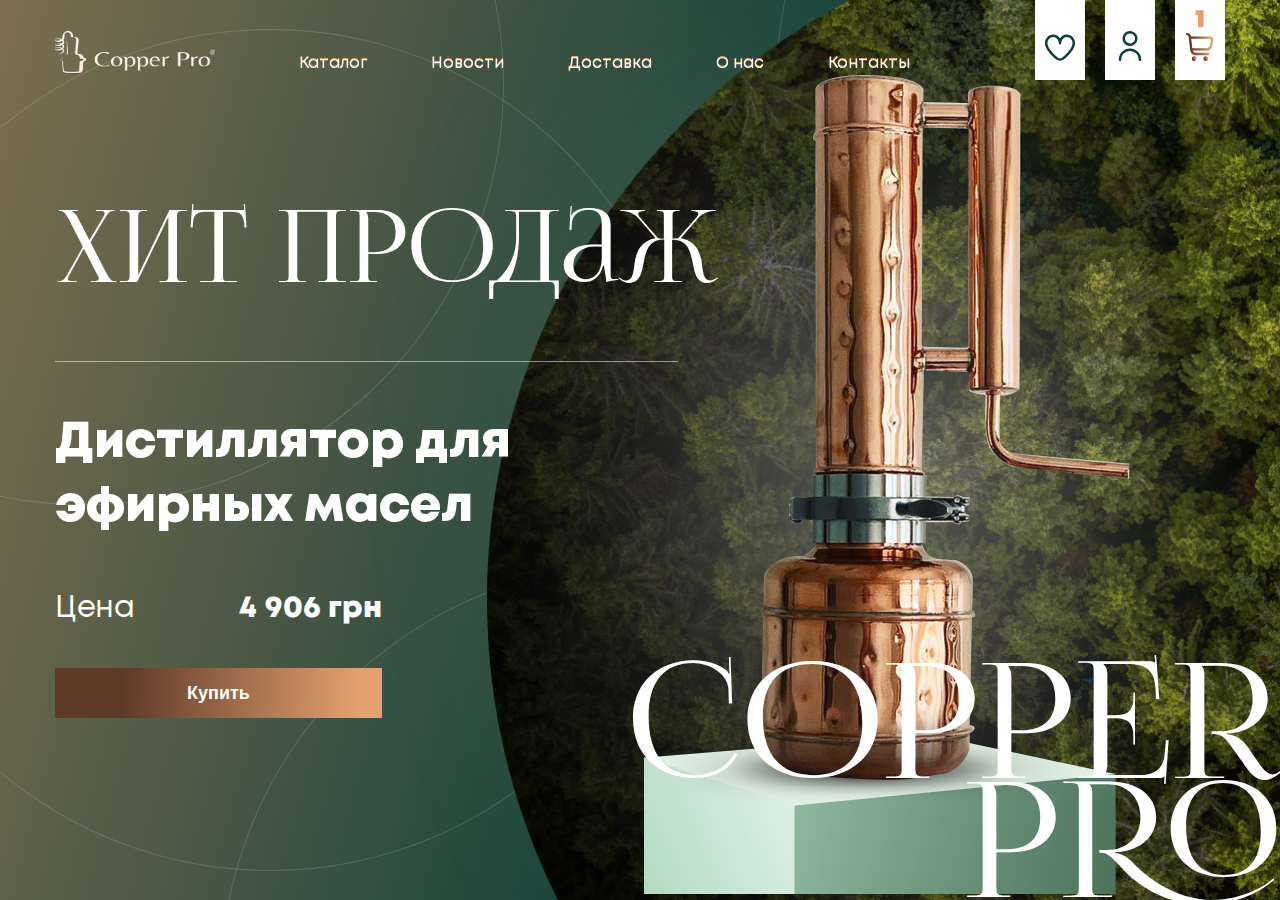
==== commit c721615d: "feature: aos lib" ====
--- a/index.html
+++ b/index.html
@@ -6,6 +6,7 @@
   <meta http-equiv="X-UA-Compatible" content="IE=edge">
   <meta name="viewport" content="width=device-width, initial-scale=1.0">
   <title>Copper-Pro</title>
+  <link rel="stylesheet" href="./src/libs/aos.css">
   <link rel="stylesheet" href="./src/styles/index.css">
 </head>
 
@@ -152,6 +153,7 @@
 
     </div>
   </div>
+  <script src="./src/libs/aos.js"></script>
   <script src="./src/js/app.js"></script>
 </body>
 
--- a/src/styles/index.css
+++ b/src/styles/index.css
@@ -1,4 +1,3 @@
-@charset "UTF-8";
 @import url(../fonts/Mont/stylesheet.css);
 @import url(../fonts/lighthaus/style.css);
 @import url(../libs/slick/slick.css);
@@ -228,21 +227,14 @@
   background: linear-gradient(285.45deg, #0B3F37 38.27%, #CB8D62 141.81%);
   color: #fff;
   width: 100%;
-<<<<<<< HEAD
-=======
   position: fixed;
   top: 0;
   left: 0;
   z-index: 10;
->>>>>>> origin/master
 }
 
 .header.transparent {
   background: none;
-  position: fixed;
-  top: 0;
-  left: 0;
-  z-index: 10;
 }
 
 .header .navbar {
@@ -485,37 +477,6 @@
   text-align: right;
 }
 
-<<<<<<< HEAD
-.aboutHome {
-  padding-top: 40px;
-}
-
-.aboutHome__nav {
-  margin-bottom: 5px;
-  display: -webkit-box;
-  display: -ms-flexbox;
-  display: flex;
-  -webkit-column-gap: 5px;
-          column-gap: 5px;
-  font-family: "Mont", sans-serif;
-  font-weight: 600;
-  font-size: 18px;
-  line-height: 96.4%;
-  color: #031412;
-}
-
-.aboutHome__nav p {
-  font-weight: bold;
-}
-
-.aboutHome__row {
-  display: -webkit-box;
-  display: -ms-flexbox;
-  display: flex;
-  -webkit-box-pack: justify;
-      -ms-flex-pack: justify;
-          justify-content: space-between;
-=======
 .modal {
   position: fixed;
   left: 0;
@@ -528,53 +489,11 @@
   -webkit-box-pack: center;
       -ms-flex-pack: center;
           justify-content: center;
->>>>>>> origin/master
   -webkit-box-align: center;
       -ms-flex-align: center;
           align-items: center;
 }
 
-<<<<<<< HEAD
-.aboutHome__title {
-  font-family: 'Lighthaus', sans-serif;
-  font-size: 100px;
-  font-weight: normal;
-  line-height: 74.9%;
-  color: #031412;
-  margin-bottom: 100px;
-  position: relative;
-}
-
-.aboutHome__title::before {
-  content: '';
-  position: absolute;
-  bottom: -50px;
-  left: 0;
-  width: 623px;
-  height: 1px;
-  background-color: #031412;
-}
-
-.aboutHome__subtitle {
-  padding-left: 75px;
-  width: 100%;
-  font-family: 'Mont', sans-serif;
-  font-style: italic;
-  font-weight: 600;
-  font-size: 50px;
-  line-height: 96.4%;
-  position: relative;
-  background: linear-gradient(92.18deg, #5E3928 20.13%, #E4A16F 92.93%);
-  -webkit-background-clip: text;
-  -webkit-text-fill-color: transparent;
-}
-
-.aboutHome__subtitle::before {
-  content: url(../images/about-us/union.svg);
-  position: absolute;
-  left: 0;
-  top: 0;
-=======
 .modal.active {
   display: -webkit-box;
   display: -ms-flexbox;
@@ -628,37 +547,10 @@
   position: absolute;
   top: 50%;
   right: 20px;
->>>>>>> origin/master
   -webkit-transform: translateY(-50%);
           transform: translateY(-50%);
 }
 
-<<<<<<< HEAD
-.aboutHome__subtitle::after {
-  content: url(../images/about-us/union.svg);
-  position: absolute;
-  right: 50px;
-  bottom: -10px;
-}
-
-.aboutHome__name {
-  padding-top: 50px;
-  display: -webkit-box;
-  display: -ms-flexbox;
-  display: flex;
-  -webkit-box-align: center;
-      -ms-flex-align: center;
-          align-items: center;
-  font-family: 'Mont', sans-serif;
-  font-weight: bold;
-  font-size: 40px;
-  line-height: 96.4%;
-}
-
-.aboutHome__name p {
-  width: 170px;
-  background: linear-gradient(92.18deg, #5E3928 20.13%, #E4A16F 92.93%);
-=======
 .modal-header-close-btn:hover, .modal-header-close-btn:focus {
   text-decoration: none;
   cursor: pointer;
@@ -766,22 +658,10 @@
   text-align: center;
   text-decoration: underline;
   background: linear-gradient(92.18deg, #5e3928 20.13%, #e4a16f 92.93%);
->>>>>>> origin/master
   -webkit-background-clip: text;
   -webkit-text-fill-color: transparent;
 }
 
-<<<<<<< HEAD
-.aboutHome__name img {
-  padding-left: 40px;
-}
-
-.aboutСlientes {
-  padding: 70px 0;
-}
-
-.aboutСlientes__row {
-=======
 .modal-form__recover-password::before {
   content: "";
   position: absolute;
@@ -807,35 +687,12 @@
 
 .modal-auth {
   width: 100%;
->>>>>>> origin/master
   display: -webkit-box;
   display: -ms-flexbox;
   display: flex;
   -webkit-box-pack: justify;
       -ms-flex-pack: justify;
           justify-content: space-between;
-<<<<<<< HEAD
-  padding-top: 20px;
-}
-
-.aboutСlientes__left h1 {
-  width: 50px;
-  text-transform: uppercase;
-  font-family: 'Lighthaus', sans-serif;
-  font-size: 30px;
-  font-weight: normal;
-  color: #031412;
-}
-
-.aboutСlientes__left p {
-  padding-top: 20px;
-  width: 400px;
-}
-
-.aboutСlientes__right h1 {
-  font-size: 150px;
-  line-height: 100%;
-=======
   -webkit-box-align: center;
       -ms-flex-align: center;
           align-items: center;
@@ -1808,6 +1665,4 @@
   .catalog .price {
     font-size: 24px;
   }
->>>>>>> origin/master
-}
-/*# sourceMappingURL=index.css.map */+}
